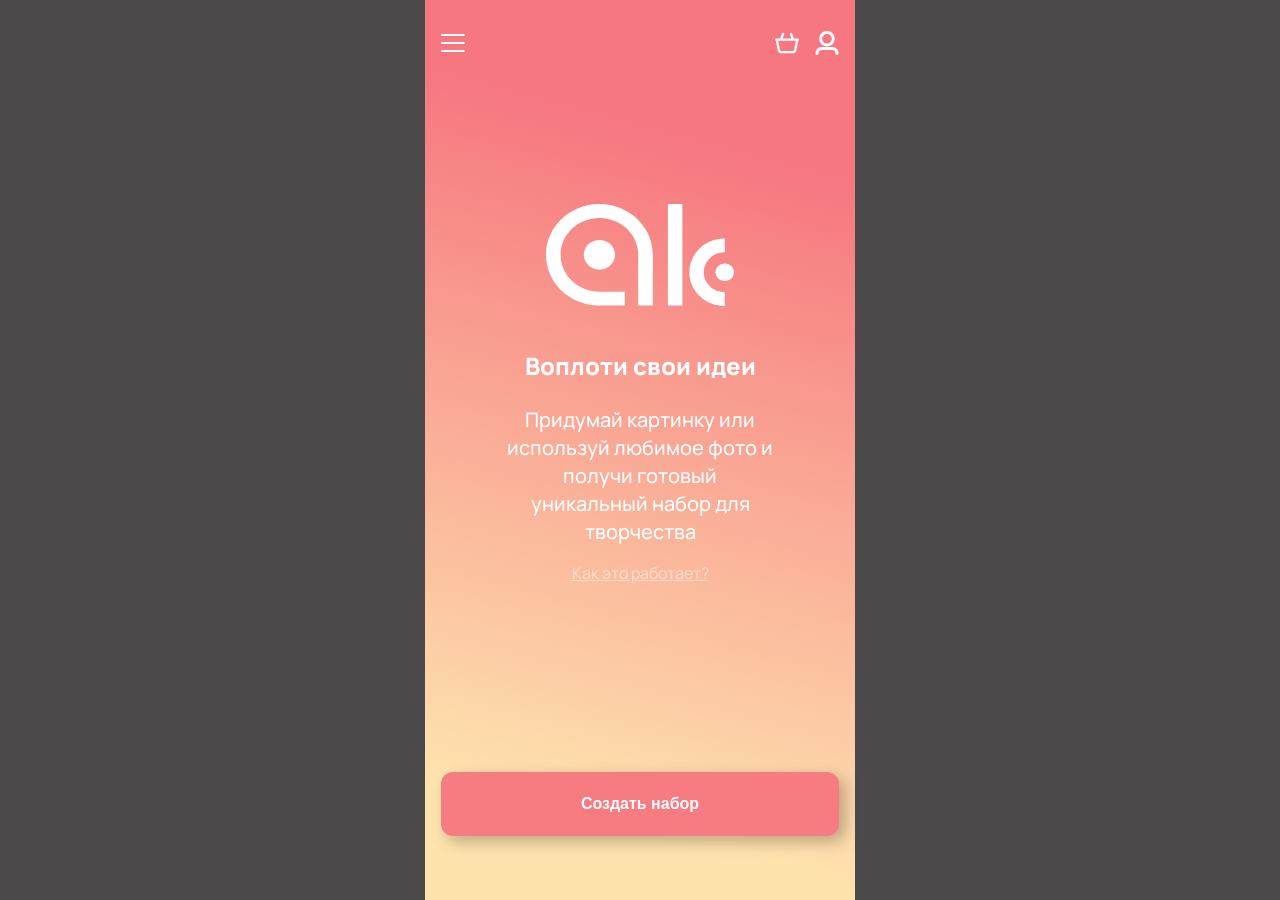
==== docs/index.html @ ec388ef9 "Update index.html" ====
<!DOCTYPE html>
<html lang="ru">
<head>
  <meta charset="UTF-8">
  <title>ArtKit</title>
  <meta name="viewport" content="width=device-width, initial-scale=1.0">

  <link rel="preconnect" href="https://fonts.gstatic.com">
  <link href="https://fonts.googleapis.com/css2?family=Manrope:wght@400;500;600;700&display=swap" rel="stylesheet">

  <link rel="stylesheet" href="styles.css">
</head>

<body>
  <div id="app">
    <div class="screen">
      <header class="top-bar">
        <button class="icon-button" aria-label="Open menu">
          <img src="Icons/Burger.svg" alt="">
        </button>

        <div class="top-bar-right">
          <button class="icon-button" aria-label="Open cart">
            <img src="Icons/Cart.svg" alt="">
          </button>

          <button class="icon-button" aria-label="Open profile">
            <img src="Icons/User.svg" alt="">
          </button>
        </div>
      </header>

      <main class="hero">
        <div class="hero-logo">
          <!-- временная заглушка логотипа, позже вставим твой SVG -->
          <img src="Logo/Logo.svg" alt="ArtKit logo">
        </div>

        <h1 class="hero-title">Воплоти свои идеи</h1>

        <p class="hero-subtitle">
          Придумай картинку или используй любимое фото и
          получи готовый уникальный набор для творчества
        </p>

        <a href="#" class="hero-link">Как это работает?</a>
      </main>

      <div class="cta-wrapper">
        <button class="primary-button">Создать набор</button>
      </div>
    </div>
  </div>

  <script src="main.js"></script>
</body>
</html>
---- docs/styles.css ----
*,
*::before,
*::after {
  box-sizing: border-box;
}

body {
  margin: 0;
  font-family: "Manrope", system-ui, -apple-system, BlinkMacSystemFont, Arial, sans-serif;
  background: #4B4949;
  color: #ffffff;
}

#app {
  max-width: 430px; /* условный iPhone 14 Pro Max */
  margin: 0 auto;
  min-height: 100vh;
}

/* ЭКРАН */

.screen {
  min-height: 100vh;
  background: linear-gradient(15deg, #FEE3AE 12%, #F67780 82%);
  padding: 16px 16px 64px;
  display: flex;
  flex-direction: column;
}

/* ХЕДЕР */

.top-bar {
  display: flex;
  justify-content: space-between;
  align-items: center;
  height: 56px;
}

.icon-button {
  background: none;
  border: none;
  padding: 0;
  cursor: pointer;
}

.icon-button img {
  width: 24px;
  height: 24px;
}

.top-bar-right {
  display: flex;
  gap: 16px;
}

/* HERO-БЛОК */

.hero {
  flex: 1;                 /* занимает всё пространство между хедером и кнопкой */
  display: flex;
  flex-direction: column;
  justify-content: center; /* центр по вертикали внутри hero */
  align-items: center;     /* центр по горизонтали */
  text-align: center;
}

.hero-logo {
  font-size: 64px; /* временно */
  font-weight: 700;
  margin-bottom: 24px;
}

.hero-title {
  font-size: 24px;
  font-weight: 800;
  margin: 0 0 24px;
}

.hero-subtitle {
  font-size: 20px;
  line-height: 1.4;
  max-width: 272px;
  font-weight: 500;
  margin: 0 0 16px;
}

.hero-link {
  font-size: 16px;
  text-decoration: underline;
  color: #ffffff;
  opacity: 0.5;  /* 50% прозрачности */
  margin: 0 0 56px;
}

/* КНОПКА СНИЗУ */

.cta-wrapper {
  margin-top: auto; /* прижимает блок с кнопкой к низу экрана */
}

.primary-button {
  width: 100%;
  height: 64px;
  background: #F77C82;           /* цвет кнопки */
  color: #FFFFFF;                /* цвет текста */
  border: none;
  border-radius: 12px;           /* скругление углов */
  font-size: 16px;
  font-weight: 800;
  cursor: pointer;

  box-shadow: 6px 6px 15px rgba(0, 0, 0, 0.25); /* тень */
}
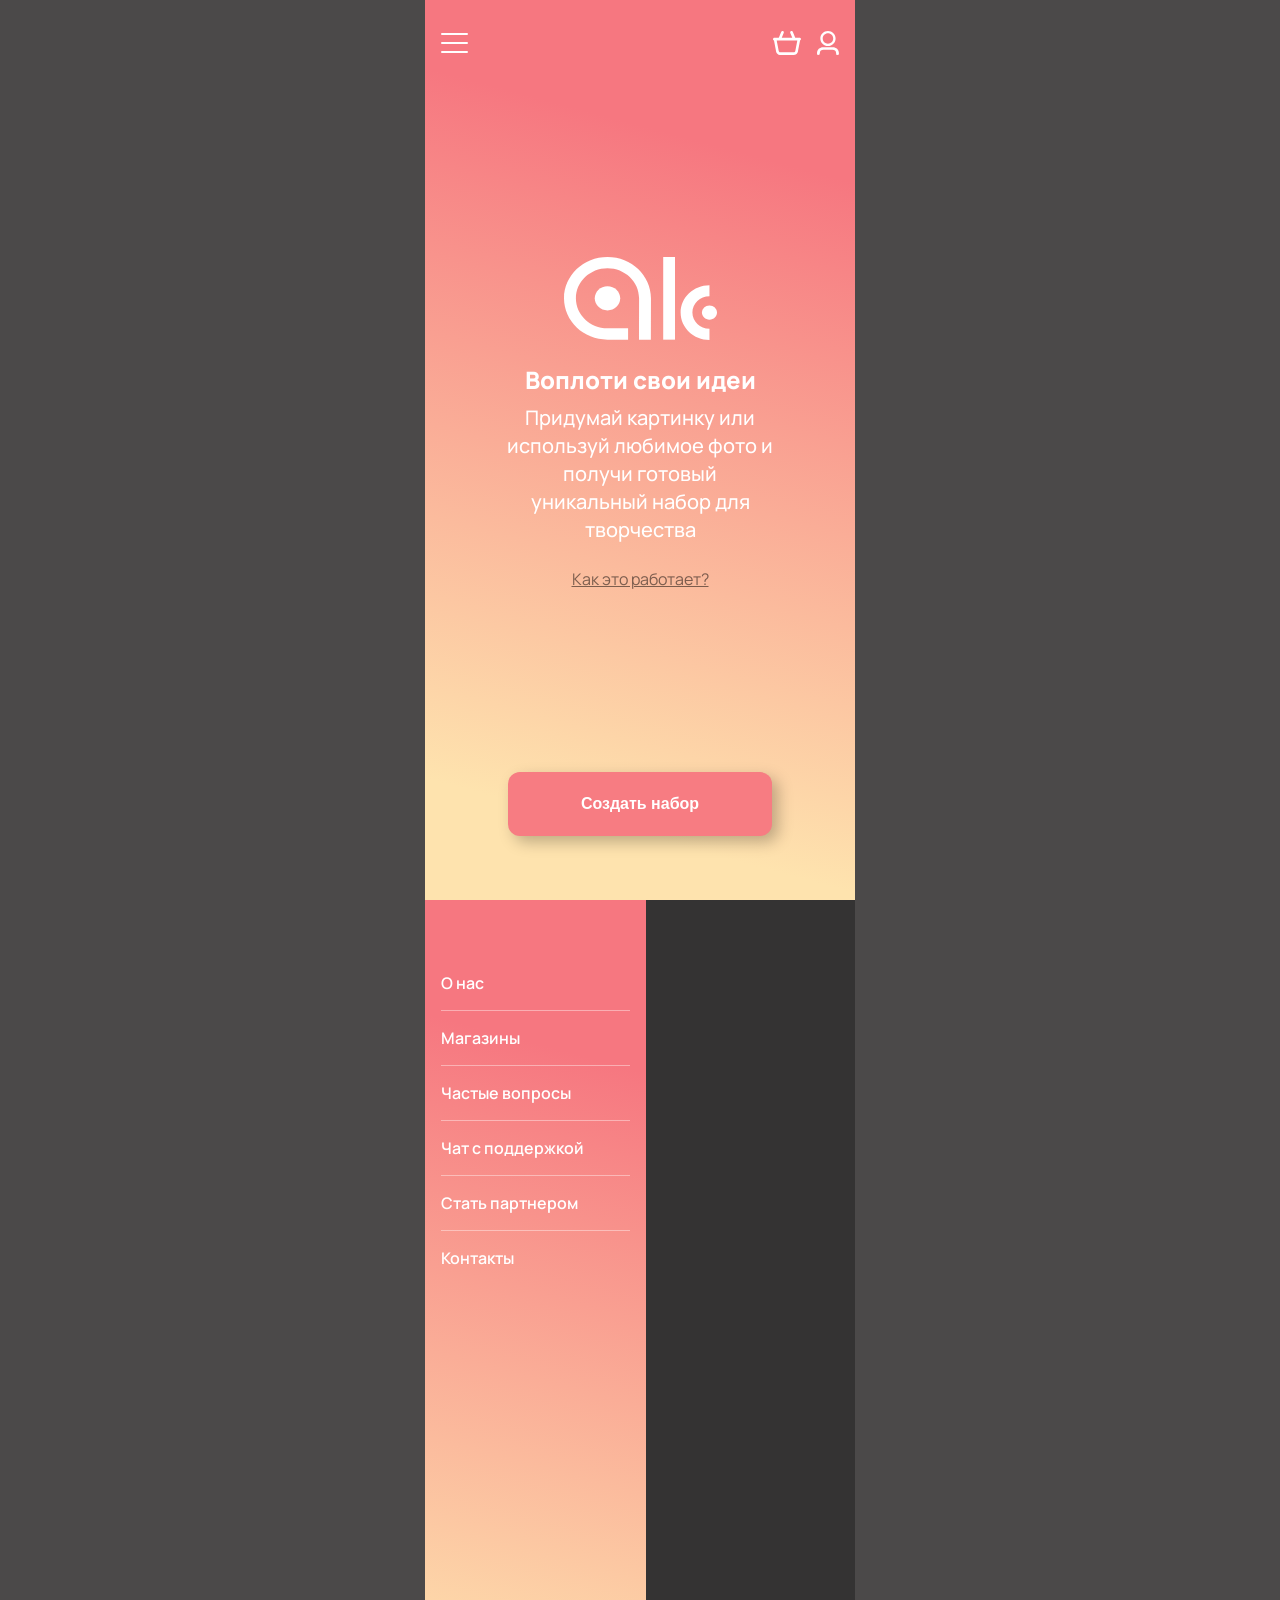
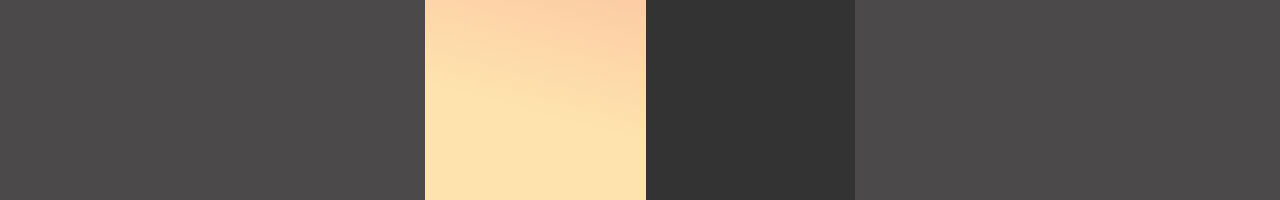
==== commit bd3b8536: "Update index.html" ====
--- a/docs/index.html
+++ b/docs/index.html
@@ -13,6 +13,7 @@
 
 <body>
   <div id="app">
+    <!-- ПЕРВЫЙ ЭКРАН: ГЛАВНАЯ -->
     <div class="screen">
       <header class="top-bar">
         <button class="icon-button" aria-label="Open menu">
@@ -50,6 +51,28 @@
         <button class="primary-button">Создать набор</button>
       </div>
     </div>
+
+     <!-- ВТОРОЙ ЭКРАН: МЕНЮ -->
+    <div class="screen menu-screen" aria-hidden="true">
+      <div class="menu-panel">
+        <header class="menu-header">
+          <button class="icon-button menu-close" aria-label="Close menu">
+            <img src="Icons/Close.svg" alt="" class="close-icon">
+          </button>
+        </header>
+
+        <nav class="menu-nav">
+          <a href="#" class="menu-link">О нас</a>
+          <a href="#" class="menu-link">Магазины</a>
+          <a href="#" class="menu-link">Частые вопросы</a>
+          <a href="#" class="menu-link">Чат с поддержкой</a>
+          <a href="#" class="menu-link">Стать партнером</a>
+          <a href="#" class="menu-link">Контакты</a>
+        </nav>
+      </div>
+
+      <div class="menu-backdrop"></div>
+    </div>
   </div>
 
   <script src="main.js"></script>
@@ -58,3 +81,4 @@
 
 
 
+
--- a/docs/styles.css
+++ b/docs/styles.css
@@ -44,7 +44,7 @@
 }
 
 .icon-button img {
-  width: 24px;
+  width: auto;
   height: 24px;
 }
 
@@ -64,16 +64,17 @@
   text-align: center;
 }
 
-.hero-logo {
-  font-size: 64px; /* временно */
-  font-weight: 700;
-  margin-bottom: 24px;
+.hero-logo img {
+  width: 153px;
+  height: 88px;
+  object-fit: contain;
+  margin-bottom: 16px;
 }
 
 .hero-title {
   font-size: 24px;
   font-weight: 800;
-  margin: 0 0 24px;
+  margin: 0 0 8px;
 }
 
 .hero-subtitle {
@@ -81,38 +82,155 @@
   line-height: 1.4;
   max-width: 272px;
   font-weight: 500;
-  margin: 0 0 16px;
+  margin: 0 0 24px;
 }
 
 .hero-link {
   font-size: 16px;
   text-decoration: underline;
-  color: #ffffff;
+  color: #000000;
   opacity: 0.5;  /* 50% прозрачности */
-  margin: 0 0 56px;
 }
 
 /* КНОПКА СНИЗУ */
 
 .cta-wrapper {
-  margin-top: auto; /* прижимает блок с кнопкой к низу экрана */
+  margin-top: auto;
+  display: flex;
+  justify-content: center;
 }
 
 .primary-button {
-  width: 100%;
+  width: 264px;
   height: 64px;
   background: #F77C82;           /* цвет кнопки */
   color: #FFFFFF;                /* цвет текста */
   border: none;
   border-radius: 12px;           /* скругление углов */
   font-size: 16px;
-  font-weight: 800;
+  font-weight: 700;
   cursor: pointer;
 
   box-shadow: 6px 6px 15px rgba(0, 0, 0, 0.25); /* тень */
 }
 
-
-
-
-
+@media (max-height: 700px) {
+
+  .hero-logo img {
+    width: 120px;
+    height: auto;
+    margin-bottom: 12px;
+  }
+
+  .hero-title {
+    font-size: 20px;
+    margin-bottom: 6px;
+  }
+
+  .hero-subtitle {
+    font-size: 16px;
+    max-width: 240px;
+    margin-bottom: 20px;
+  }
+
+  .hero-link {
+    font-size: 14px;
+    margin-bottom: 24px;
+  }
+
+  .primary-button {
+    width: 240px;
+    height: 56px;
+    font-size: 15px;
+  }
+}
+
+/* МЕНЮ */
+
+.menu-screen {
+  /* переопределяем базовый .screen */
+  background: rgba(0, 0, 0, 0.3); /* черный с прозрачностью 30% */
+  padding: 0;
+  display: flex;
+  flex-direction: row;
+  align-items: stretch;
+  min-height: 100vh;
+}
+
+/* левая панель меню */
+.menu-panel {
+  width: 51.3%; /* 200 из 390, чтобы сохранить пропорцию */
+  min-height: 100vh;
+  background: linear-gradient(15deg, #FEE3AE 12%, #F67780 82%); /* как у главного экрана */
+  padding: 0 16px 24px; /* боковые отступы 16, снизу немного воздуха */
+  display: flex;
+  flex-direction: column;
+}
+
+/* правая часть, просто затемнение */
+.menu-backdrop {
+  flex: 1;
+  min-height: 100vh;
+  /* фон уже задан у .menu-screen как черный с прозрачностью */
+}
+
+/* ХЕДЕР ВНУТРИ МЕНЮ */
+
+.menu-header {
+  height: 56px;
+  display: flex;
+  align-items: center;
+}
+
+/* кнопка-крестик слева, как бургер на главном экране */
+.menu-close {
+  background: none;
+  border: none;
+  padding: 0;
+  cursor: pointer;
+  width: 24px;
+  height: 24px;
+  display: flex;
+  align-items: center;
+  justify-content: center;
+}
+
+.close-icon {
+  width: 24px;
+  height: 24px;
+  display: block;
+}
+
+/* СПИСОК ПУНКТОВ МЕНЮ */
+
+.menu-nav {
+  display: flex;
+  flex-direction: column;
+}
+
+/* пункт меню + линия-разделитель */
+.menu-link {
+  display: block;
+  padding: 16px 0; /* сверху и снизу по 16 */
+  font-size: 16px;
+  font-weight: 600;
+  color: #ffffff;
+  text-decoration: none;
+  border-bottom: 1px solid rgba(255, 255, 255, 0.4); /* белая линия 1px, прозрачность 40% */
+}
+
+.menu-link:last-child {
+  border-bottom: none;
+}
+
+
+
+
+
+
+
+
+
+
+
+
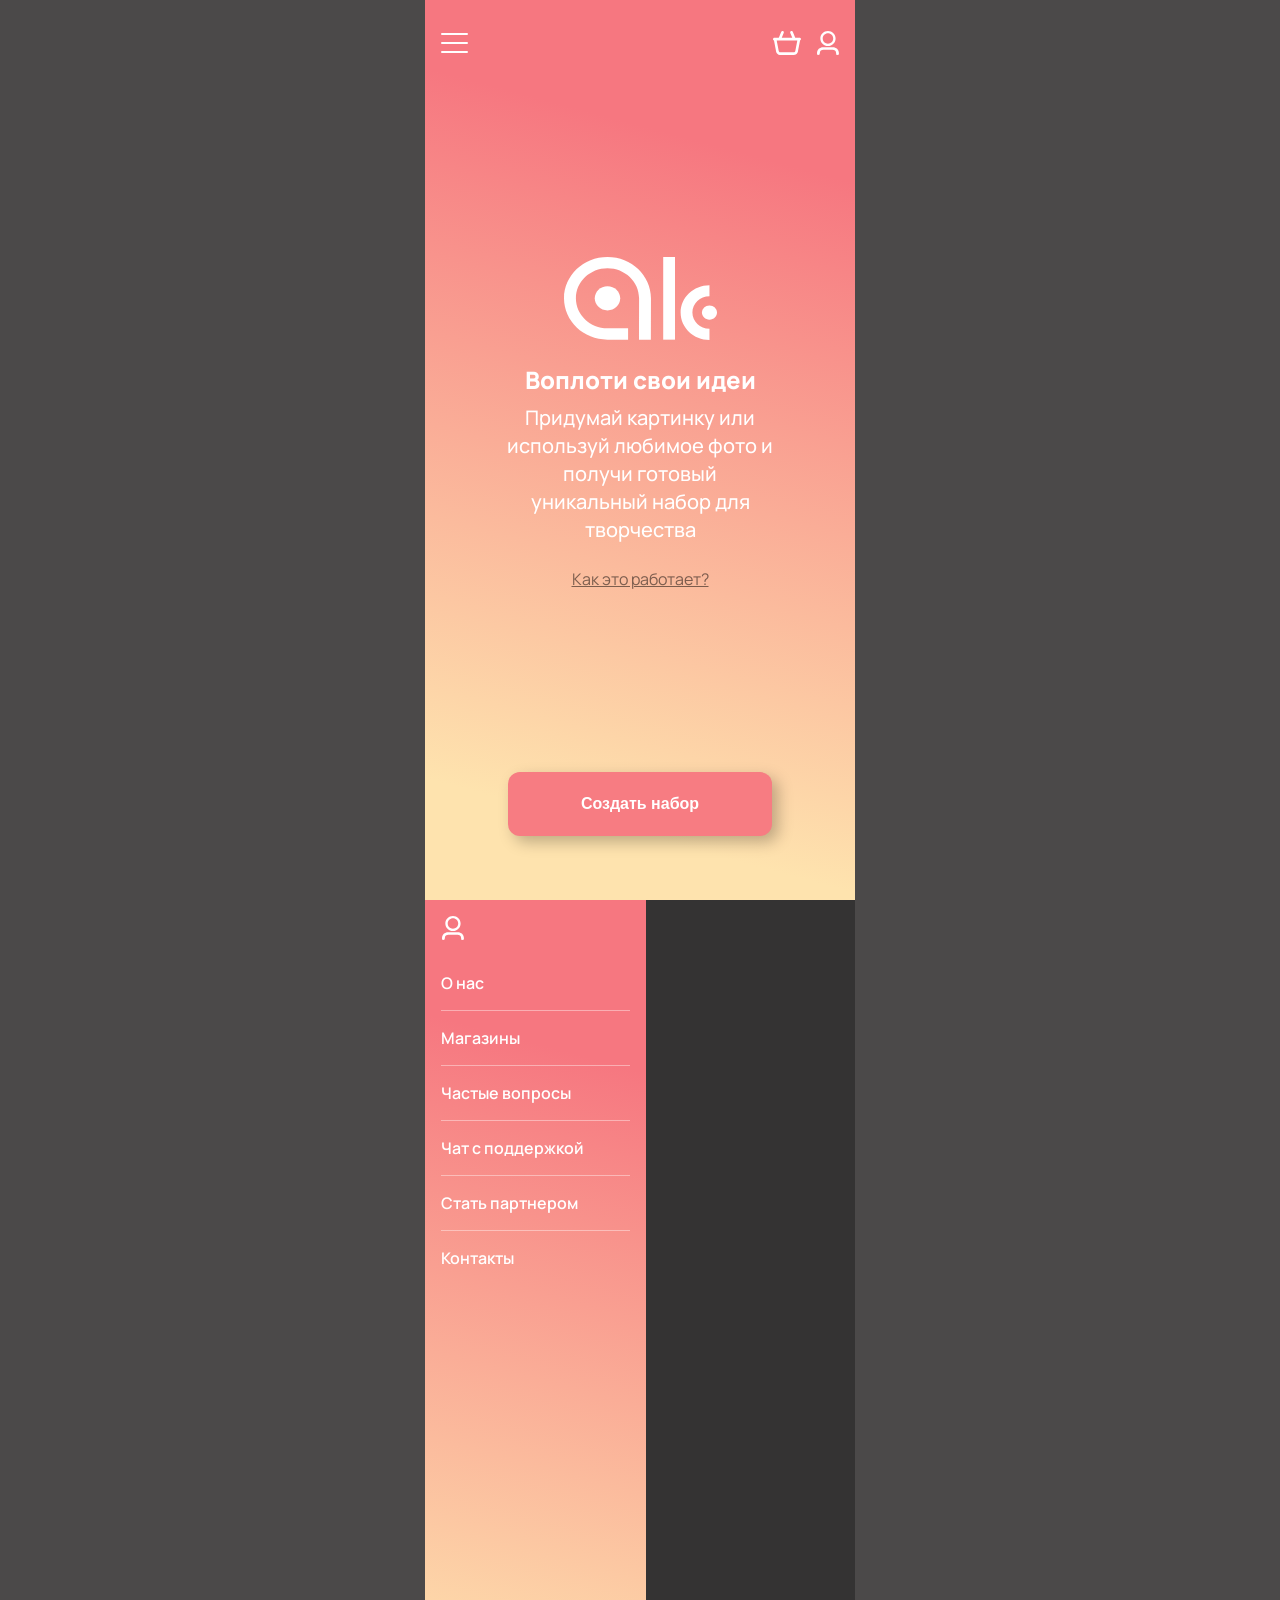
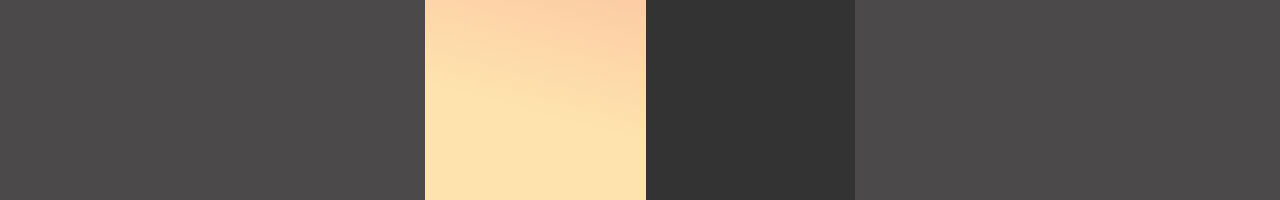
==== commit 5324d308: "Update index.html" ====
--- a/docs/index.html
+++ b/docs/index.html
@@ -57,7 +57,7 @@
       <div class="menu-panel">
         <header class="menu-header">
           <button class="icon-button menu-close" aria-label="Close menu">
-            <img src="Icons/Close.svg" alt="" class="close-icon">
+            <img src="Icons/User.svg" alt="" class="close-icon">
           </button>
         </header>
 
@@ -82,3 +82,5 @@
 
 
 
+
+
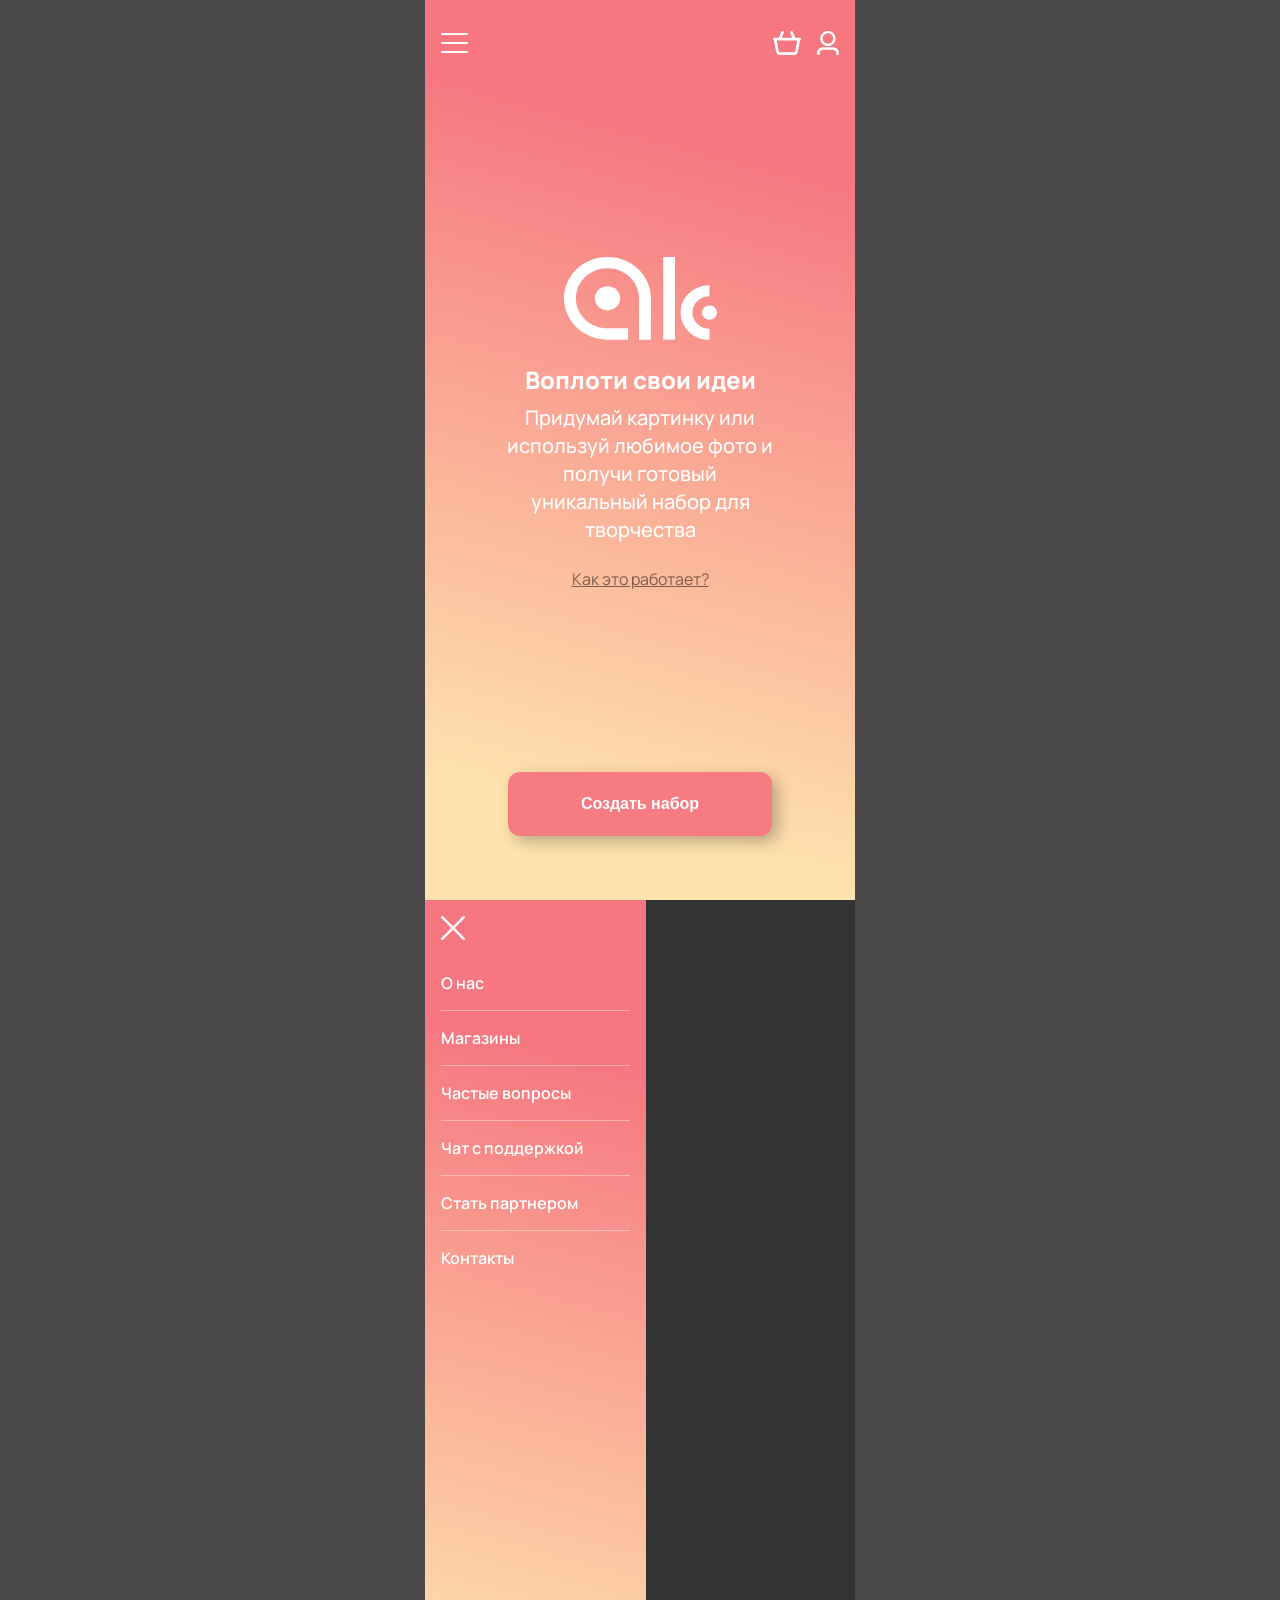
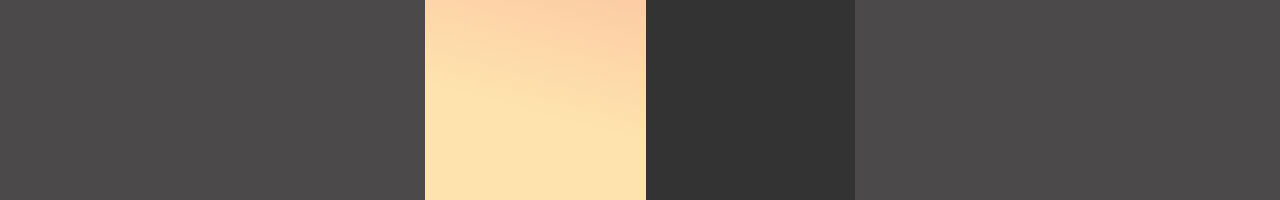
==== commit 8553d786: "Update index.html" ====
--- a/docs/index.html
+++ b/docs/index.html
@@ -57,7 +57,7 @@
       <div class="menu-panel">
         <header class="menu-header">
           <button class="icon-button menu-close" aria-label="Close menu">
-            <img src="Icons/User.svg" alt="" class="close-icon">
+            <img src="Icons/Close.svg?" alt="" class="close-icon">
           </button>
         </header>
 
@@ -84,3 +84,4 @@
 
 
 
+
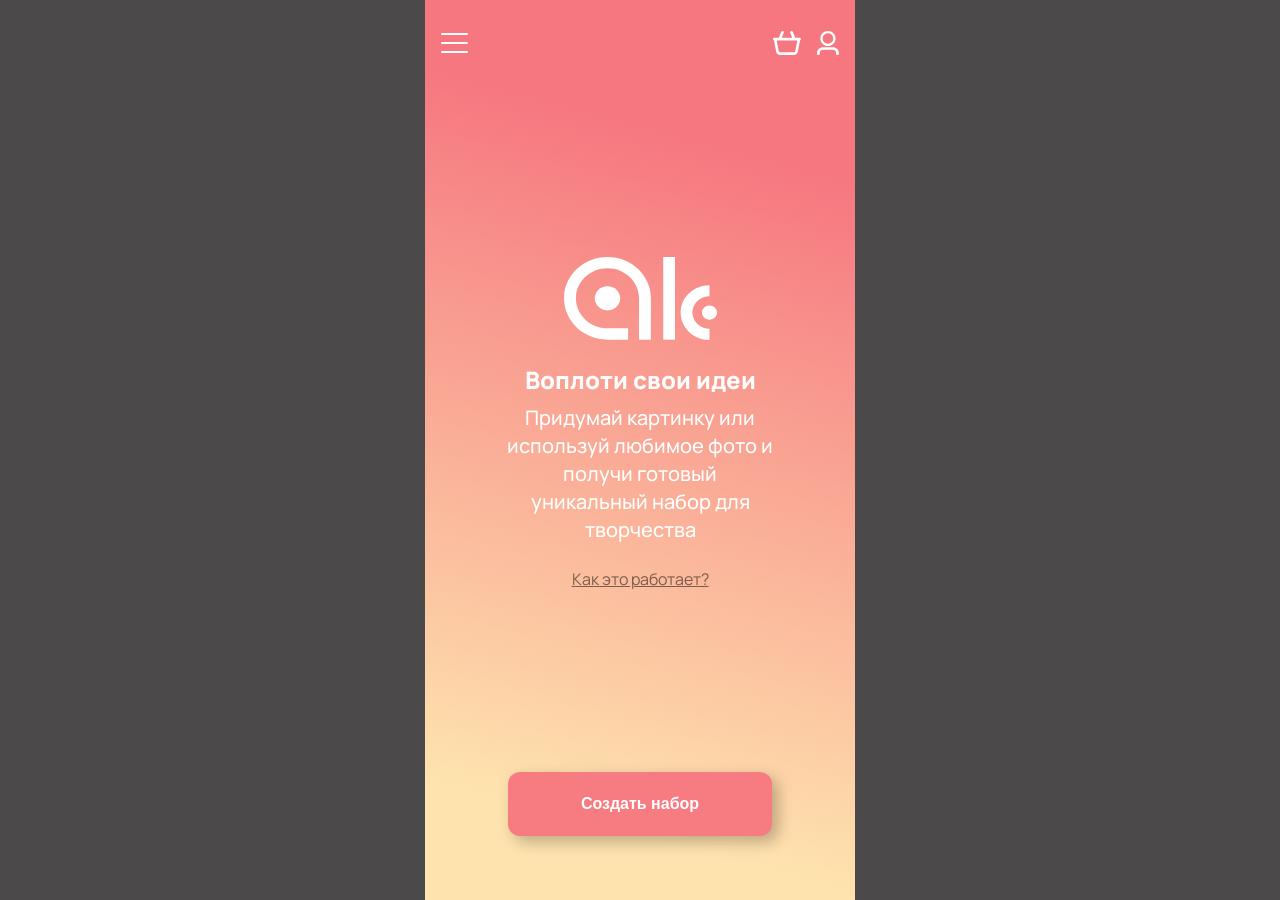
==== commit a1077f1e: "Update index.html" ====
--- a/docs/index.html
+++ b/docs/index.html
@@ -16,7 +16,7 @@
     <!-- ПЕРВЫЙ ЭКРАН: ГЛАВНАЯ -->
     <div class="screen">
       <header class="top-bar">
-        <button class="icon-button" aria-label="Open menu">
+        <button class="icon-button menu-open" aria-label="Open menu">
           <img src="Icons/Burger.svg" alt="">
         </button>
 
@@ -85,3 +85,4 @@
 
 
 
+
--- a/docs/styles.css
+++ b/docs/styles.css
@@ -151,10 +151,14 @@
   /* переопределяем базовый .screen */
   background: rgba(0, 0, 0, 0.3); /* черный с прозрачностью 30% */
   padding: 0;
-  display: flex;
+  display: none;
   flex-direction: row;
   align-items: stretch;
   min-height: 100vh;
+}
+
+.menu-screen.is-open {
+  display: flex;
 }
 
 /* левая панель меню */
@@ -162,7 +166,7 @@
   width: 51.3%; /* 200 из 390, чтобы сохранить пропорцию */
   min-height: 100vh;
   background: linear-gradient(15deg, #FEE3AE 12%, #F67780 82%); /* как у главного экрана */
-  padding: 0 16px 24px; /* боковые отступы 16, снизу немного воздуха */
+  padding: 16px 16px 64px; /* боковые отступы 16, снизу немного воздуха */
   display: flex;
   flex-direction: column;
 }
@@ -196,8 +200,8 @@
 }
 
 .close-icon {
-  width: 24px;
-  height: 24px;
+  width: 18px;
+  height: 18px;
   display: block;
 }
 
@@ -234,3 +238,7 @@
 
 
 
+
+
+
+
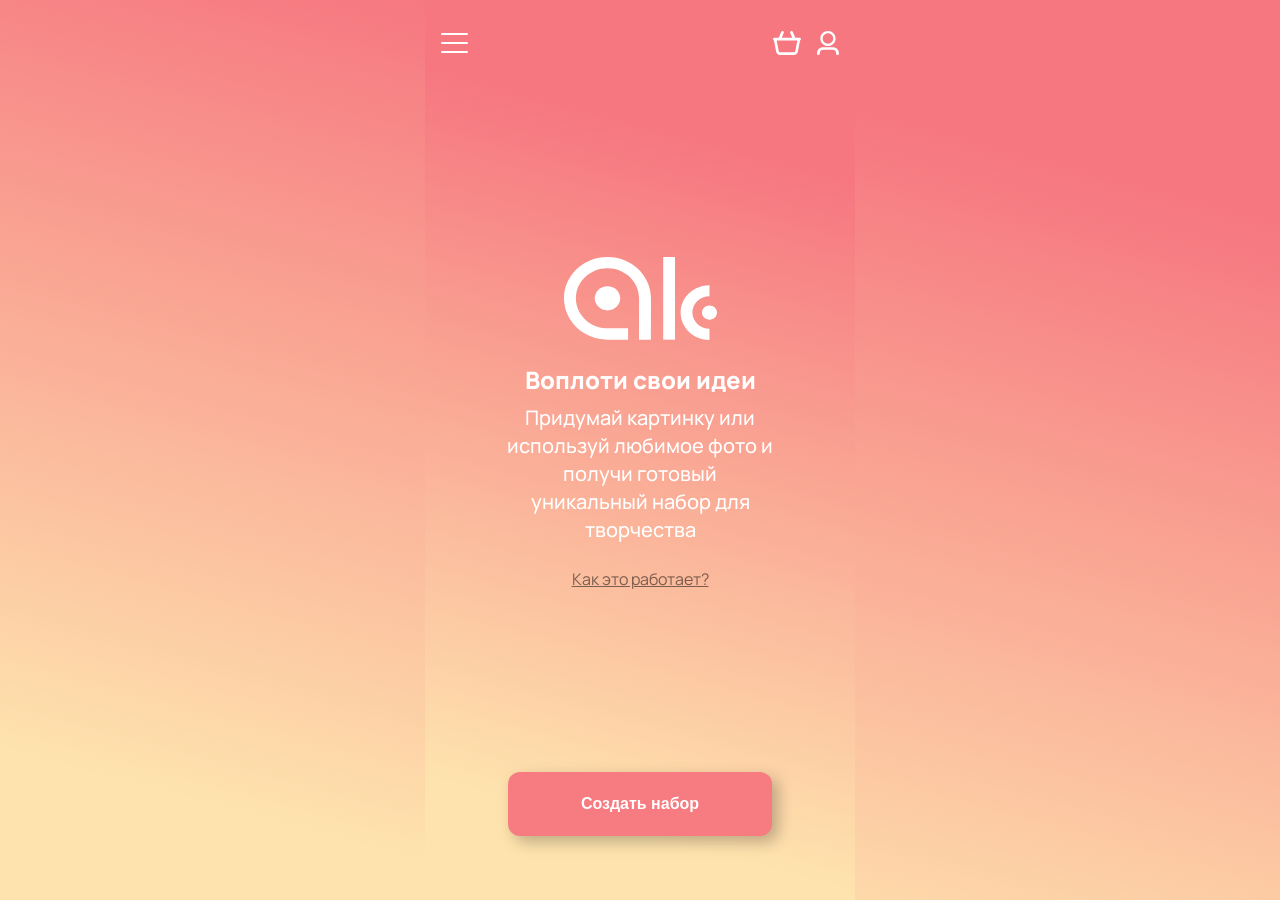
==== commit fb8fd954: "Update index.html" ====
--- a/docs/index.html
+++ b/docs/index.html
@@ -8,7 +8,7 @@
   <link rel="preconnect" href="https://fonts.gstatic.com">
   <link href="https://fonts.googleapis.com/css2?family=Manrope:wght@400;500;600;700&display=swap" rel="stylesheet">
 
-  <link rel="stylesheet" href="styles.css">
+  <link rel="stylesheet" href="styles.css?v=2">
 </head>
 
 <body>
@@ -57,7 +57,7 @@
       <div class="menu-panel">
         <header class="menu-header">
           <button class="icon-button menu-close" aria-label="Close menu">
-            <img src="Icons/Close.svg?" alt="" class="close-icon">
+            <img src="Icons/Close.svg" alt="" class="close-icon">
           </button>
         </header>
 
@@ -86,3 +86,4 @@
 
 
 
+
--- a/docs/styles.css
+++ b/docs/styles.css
@@ -7,7 +7,7 @@
 body {
   margin: 0;
   font-family: "Manrope", system-ui, -apple-system, BlinkMacSystemFont, Arial, sans-serif;
-  background: #4B4949;
+  background: linear-gradient(15deg, #FEE3AE 12%, #F67780 82%);
   color: #ffffff;
 }
 
@@ -15,6 +15,7 @@
   max-width: 430px; /* условный iPhone 14 Pro Max */
   margin: 0 auto;
   min-height: 100vh;
+  position: relative;
 }
 
 /* ЭКРАН */
@@ -25,6 +26,27 @@
   padding: 16px 16px 64px;
   display: flex;
   flex-direction: column;
+}
+
+.screen.menu-screen {
+  position: absolute;
+  top: 0;
+  left: 0;
+  right: 0;
+  bottom: 0;
+  z-index: 10;                    /* выше главного экрана */
+
+  display: none;                   /* по умолчанию скрыто */
+  background: rgba(0, 0, 0, 0.3);
+  padding: 0;
+  flex-direction: row;
+  align-items: stretch;
+
+  background-image: none;
+}
+
+.screen.menu-screen.is-open {
+  display: flex;
 }
 
 /* ХЕДЕР */
@@ -147,20 +169,6 @@
 
 /* МЕНЮ */
 
-.menu-screen {
-  /* переопределяем базовый .screen */
-  background: rgba(0, 0, 0, 0.3); /* черный с прозрачностью 30% */
-  padding: 0;
-  display: none;
-  flex-direction: row;
-  align-items: stretch;
-  min-height: 100vh;
-}
-
-.menu-screen.is-open {
-  display: flex;
-}
-
 /* левая панель меню */
 .menu-panel {
   width: 51.3%; /* 200 из 390, чтобы сохранить пропорцию */
@@ -242,3 +250,9 @@
 
 
 
+
+
+
+
+
+
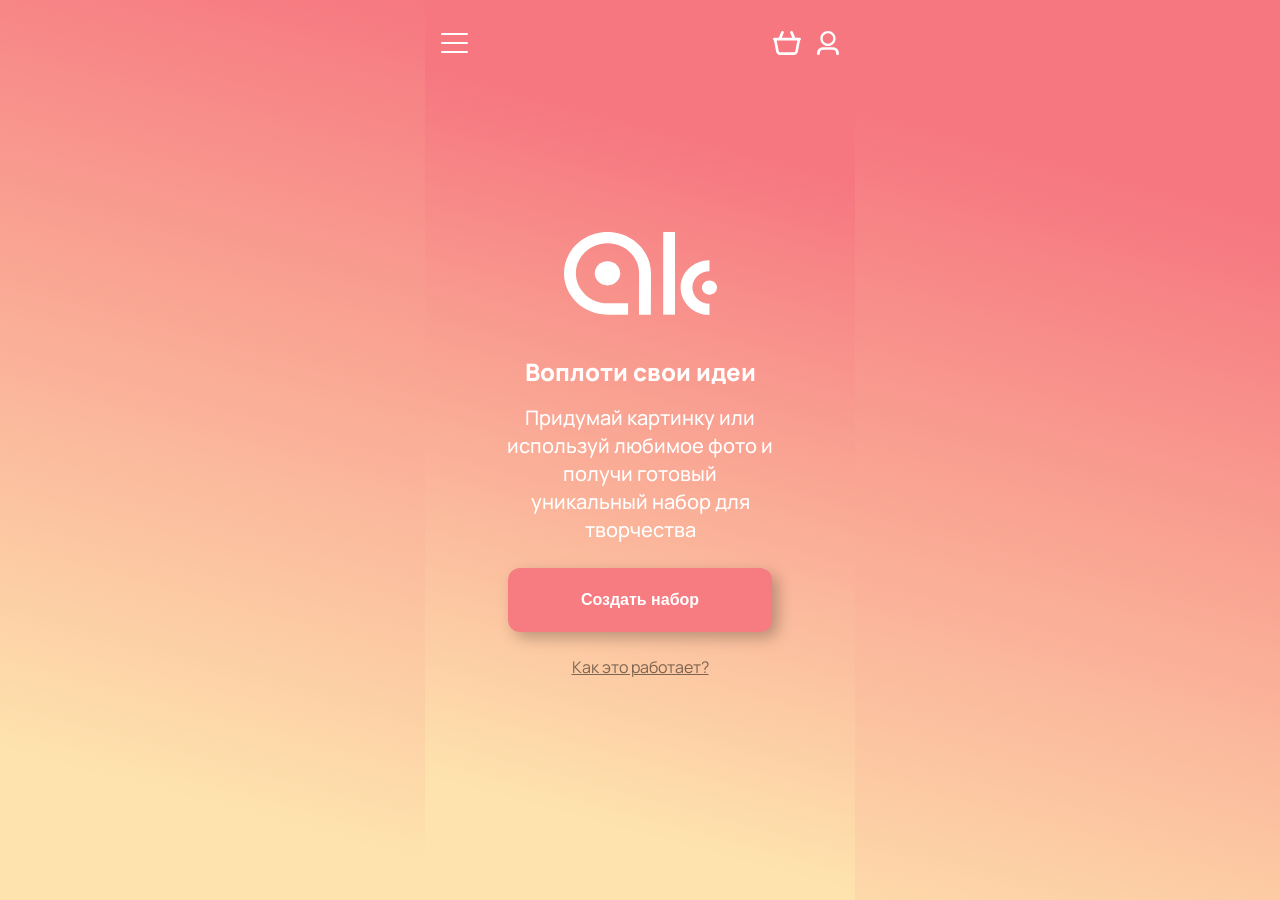
==== commit f765276a: "Update index.html" ====
--- a/docs/index.html
+++ b/docs/index.html
@@ -13,6 +13,7 @@
 
 <body>
   <div id="app">
+    
     <!-- ПЕРВЫЙ ЭКРАН: ГЛАВНАЯ -->
     <div class="screen">
       <header class="top-bar">
@@ -32,27 +33,23 @@
       </header>
 
       <main class="hero">
-        <div class="hero-logo">
-          <!-- временная заглушка логотипа, позже вставим твой SVG -->
-          <img src="Logo/Logo.svg" alt="ArtKit logo">
-        </div>
+  <div class="hero-logo">
+    <img src="Logo/Logo.svg" alt="ArtKit logo">
+  </div>
 
-        <h1 class="hero-title">Воплоти свои идеи</h1>
+  <h1 class="hero-title">Воплоти свои идеи</h1>
 
-        <p class="hero-subtitle">
-          Придумай картинку или используй любимое фото и
-          получи готовый уникальный набор для творчества
-        </p>
+  <p class="hero-subtitle">
+    Придумай картинку или используй любимое фото и
+    получи готовый уникальный набор для творчества
+  </p>
 
-        <a href="#" class="hero-link">Как это работает?</a>
-      </main>
+  <button class="primary-button">Создать набор</button>
 
-      <div class="cta-wrapper">
-        <button class="primary-button">Создать набор</button>
-      </div>
-    </div>
+  <a href="#" class="hero-link">Как это работает?</a>
+</main>
 
-     <!-- ВТОРОЙ ЭКРАН: МЕНЮ -->
+    <!-- ВТОРОЙ ЭКРАН: МЕНЮ -->
     <div class="screen menu-screen" aria-hidden="true">
       <div class="menu-panel">
         <header class="menu-header">
@@ -87,3 +84,4 @@
 
 
 
+
--- a/docs/styles.css
+++ b/docs/styles.css
@@ -96,7 +96,7 @@
 .hero-title {
   font-size: 24px;
   font-weight: 800;
-  margin: 0 0 8px;
+  margin-bottom: 16px;
 }
 
 .hero-subtitle {
@@ -112,14 +112,6 @@
   text-decoration: underline;
   color: #000000;
   opacity: 0.5;  /* 50% прозрачности */
-}
-
-/* КНОПКА СНИЗУ */
-
-.cta-wrapper {
-  margin-top: auto;
-  display: flex;
-  justify-content: center;
 }
 
 .primary-button {
@@ -132,8 +124,8 @@
   font-size: 16px;
   font-weight: 700;
   cursor: pointer;
-
   box-shadow: 6px 6px 15px rgba(0, 0, 0, 0.25); /* тень */
+  margin-bottom: 24px;
 }
 
 @media (max-height: 700px) {
@@ -157,13 +149,13 @@
 
   .hero-link {
     font-size: 14px;
-    margin-bottom: 24px;
   }
 
   .primary-button {
     width: 240px;
     height: 56px;
     font-size: 15px;
+    margin-bottom: 20px;
   }
 }
 
@@ -256,3 +248,4 @@
 
 
 
+
